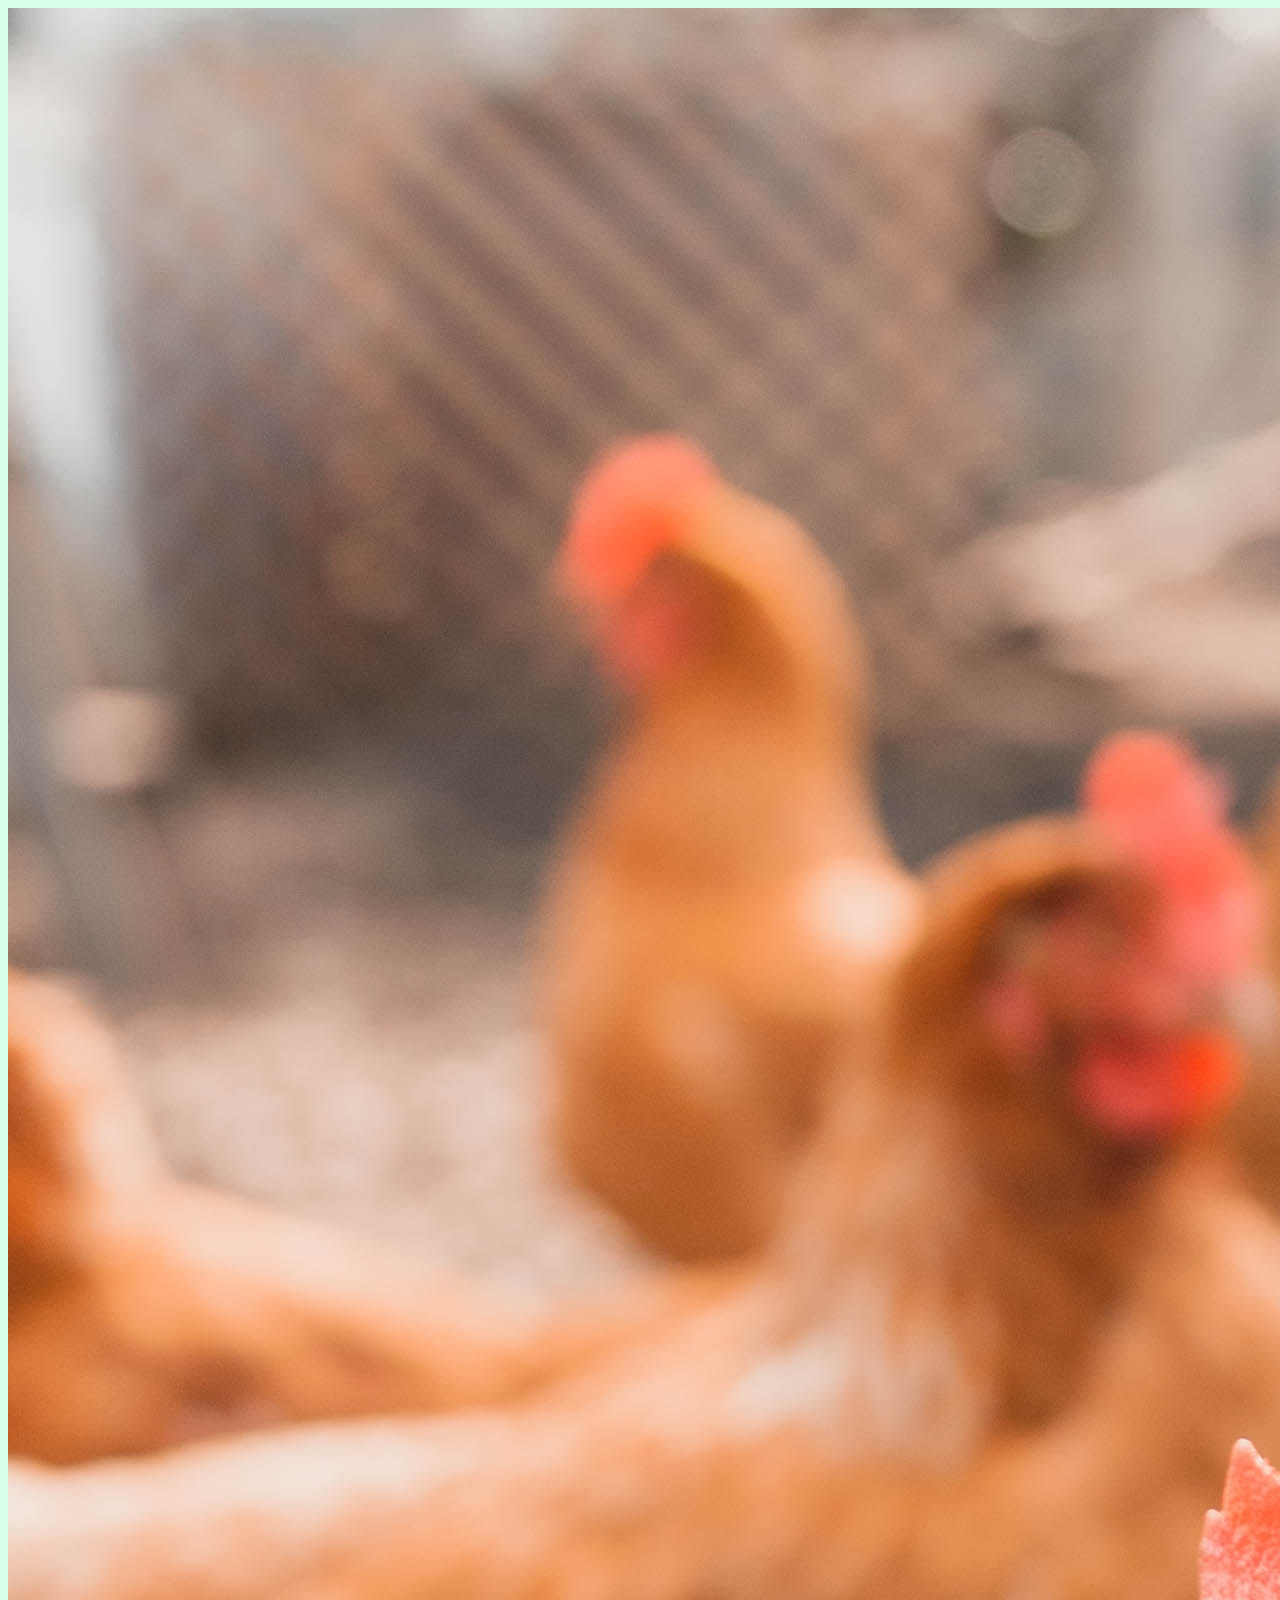
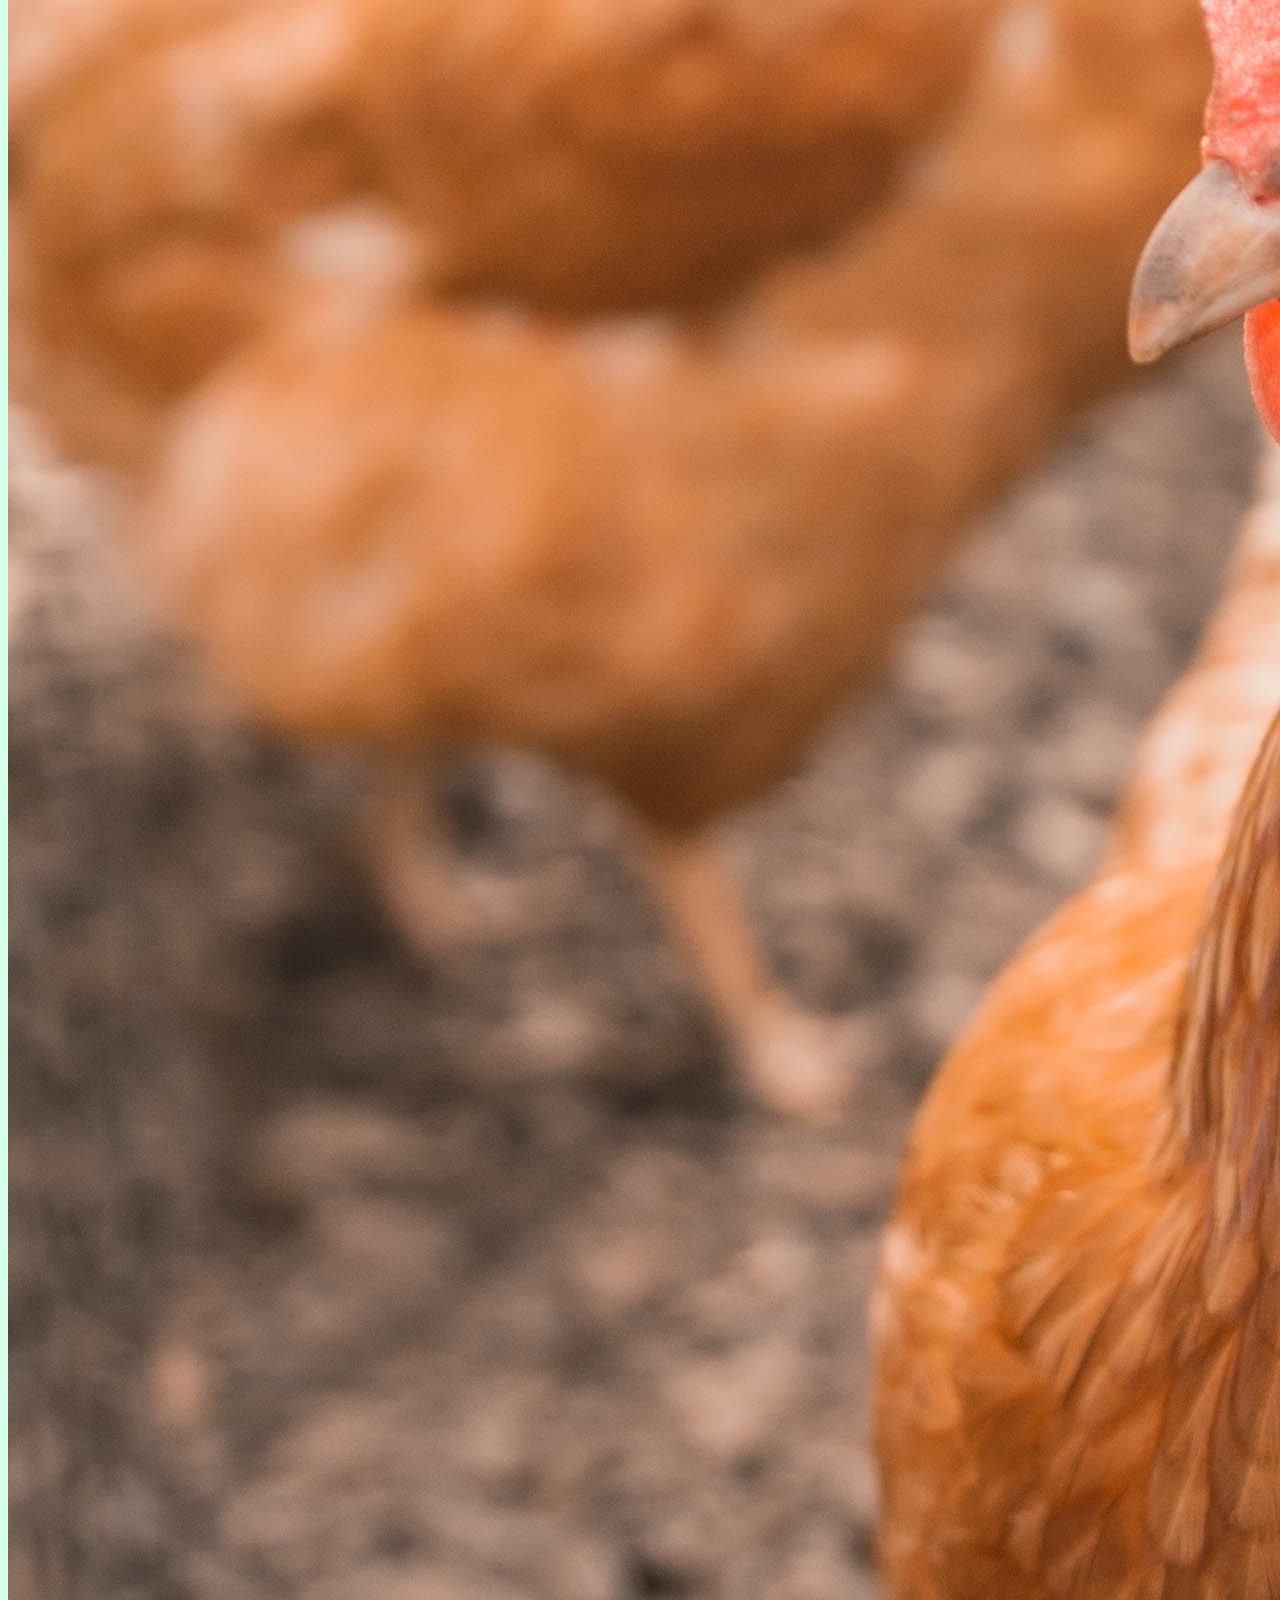
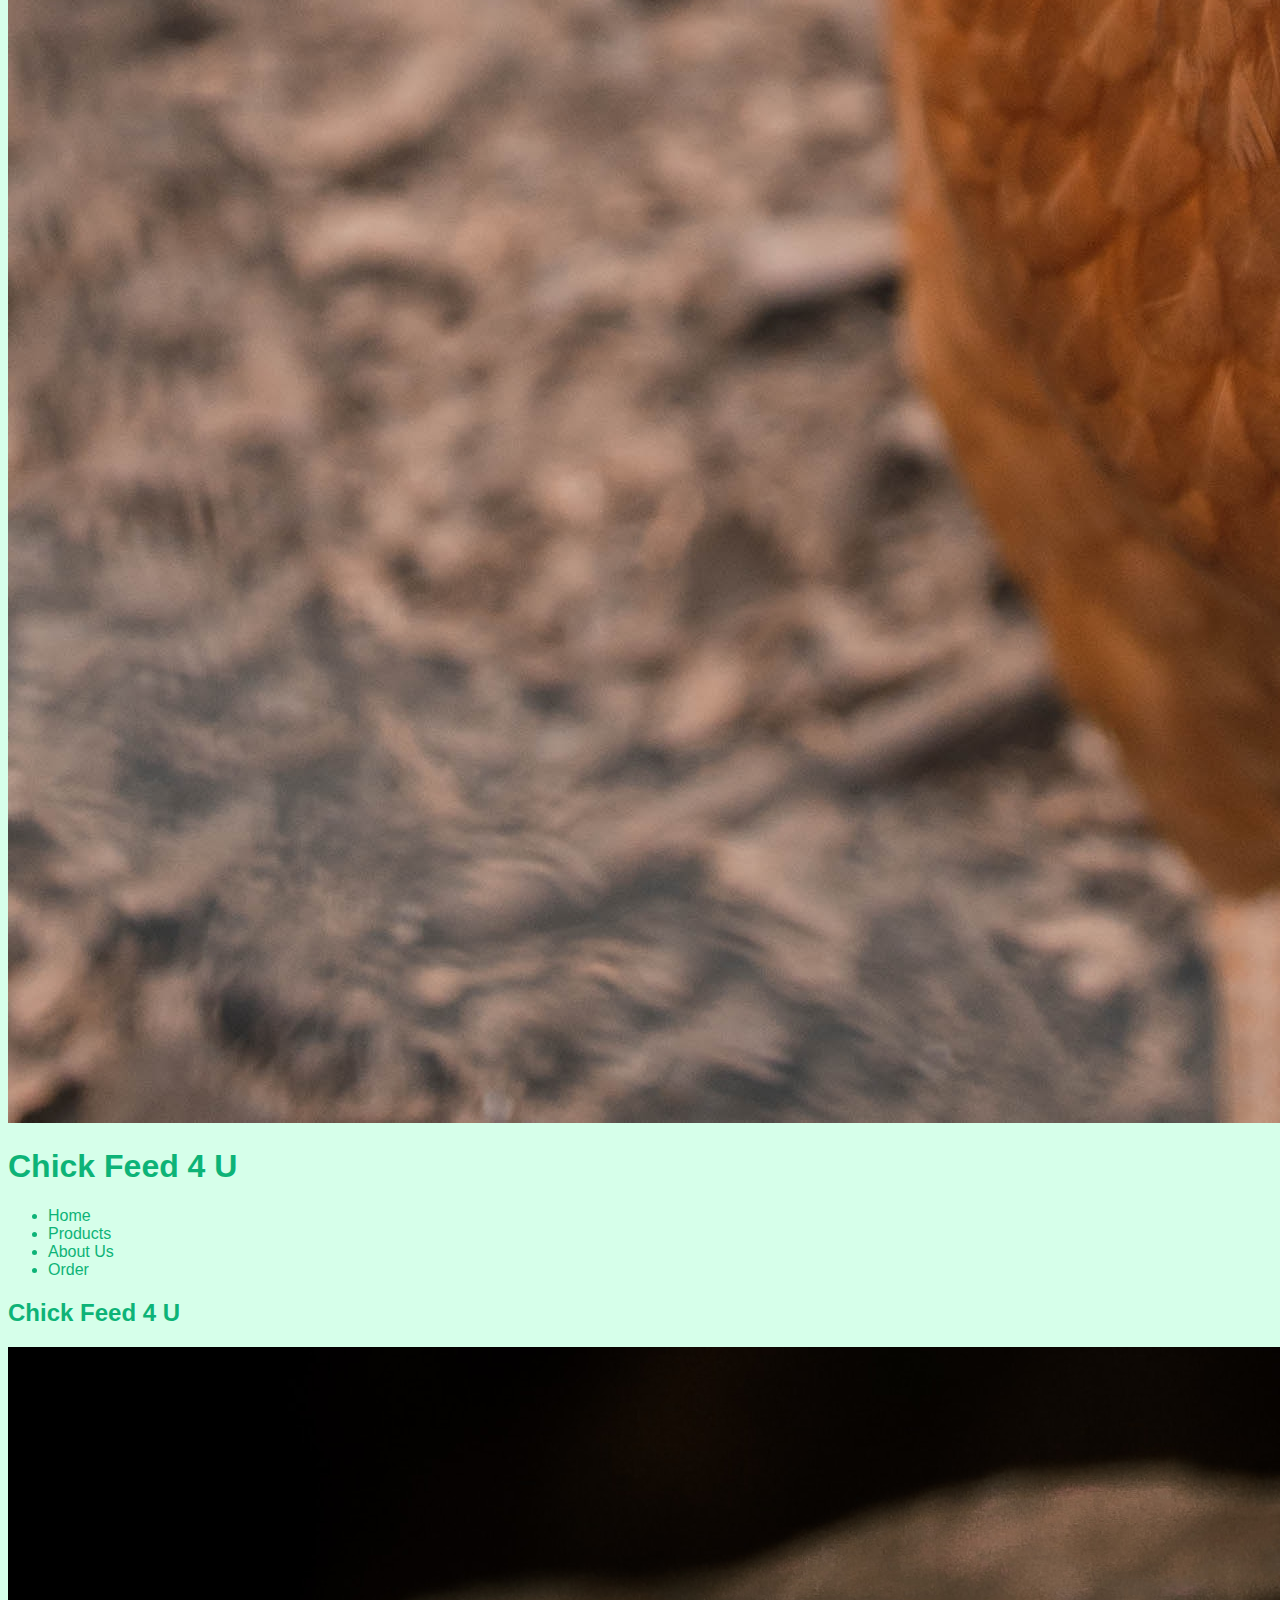
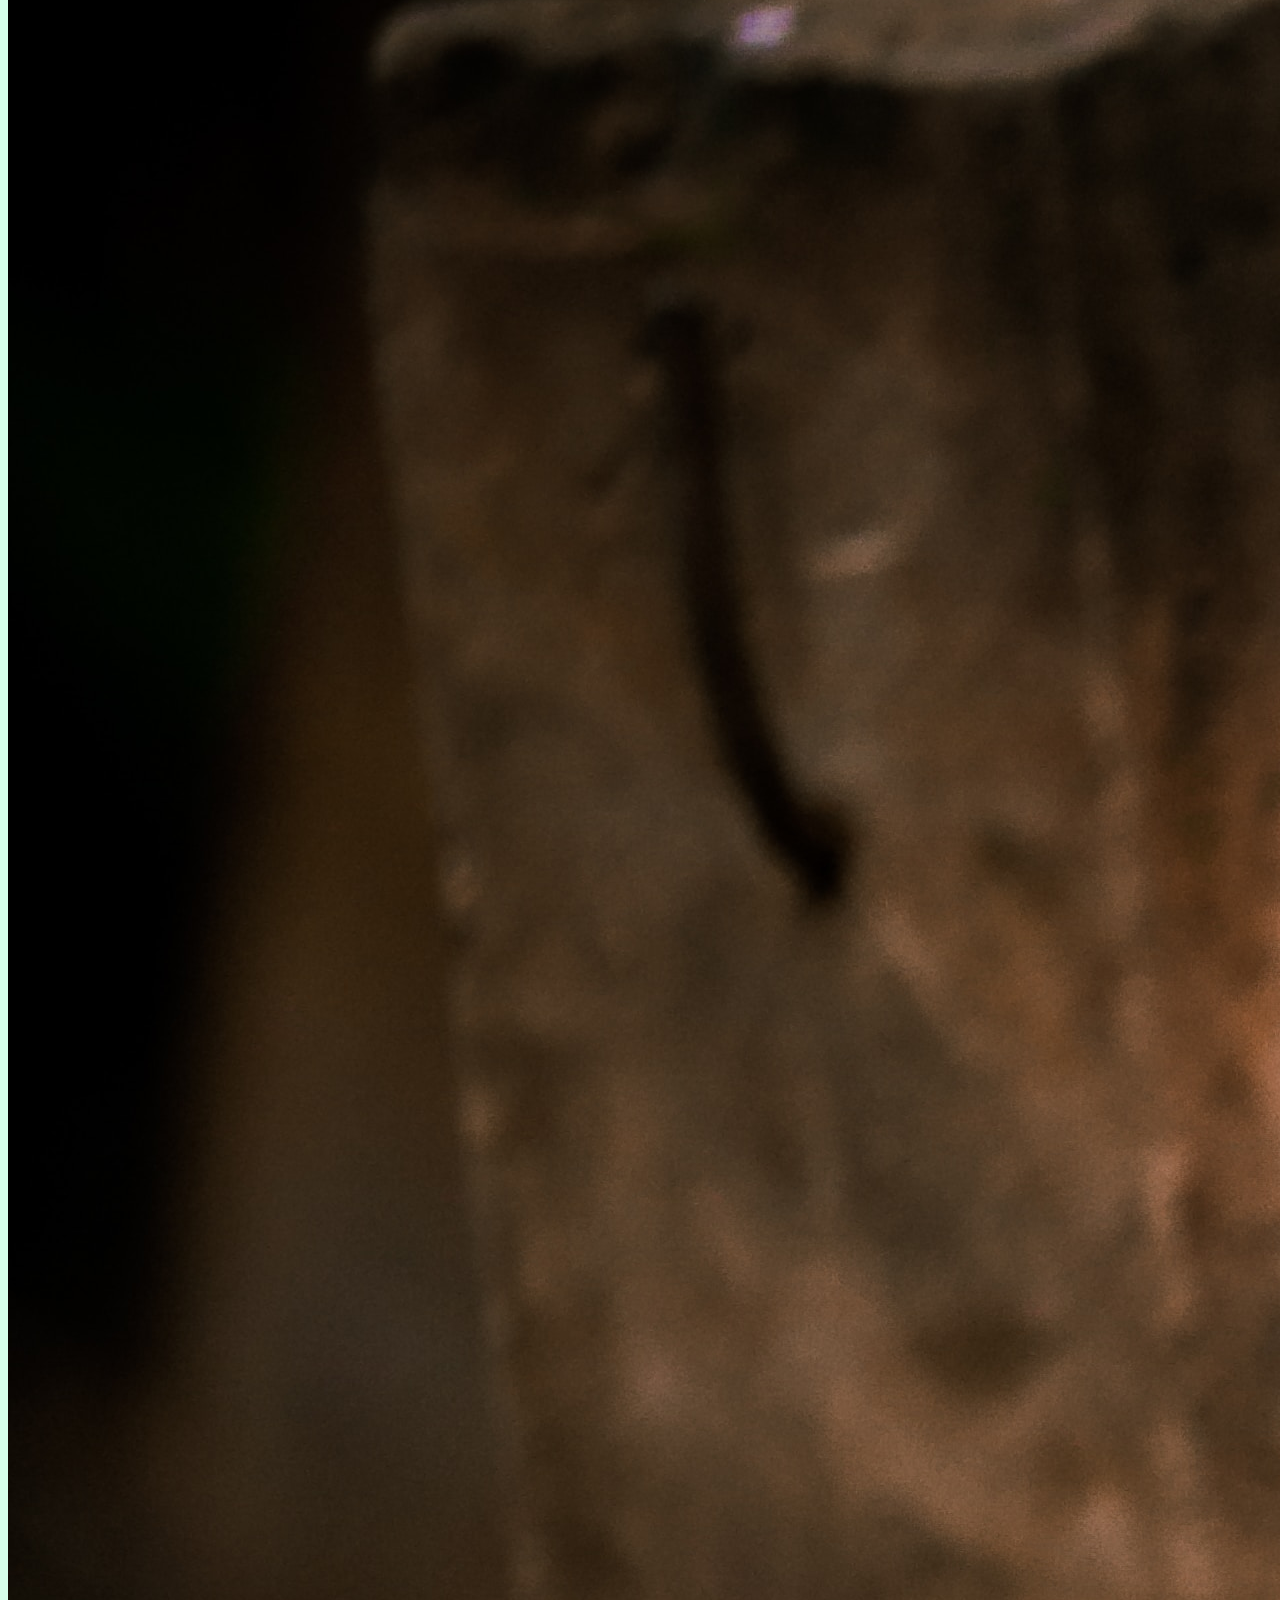
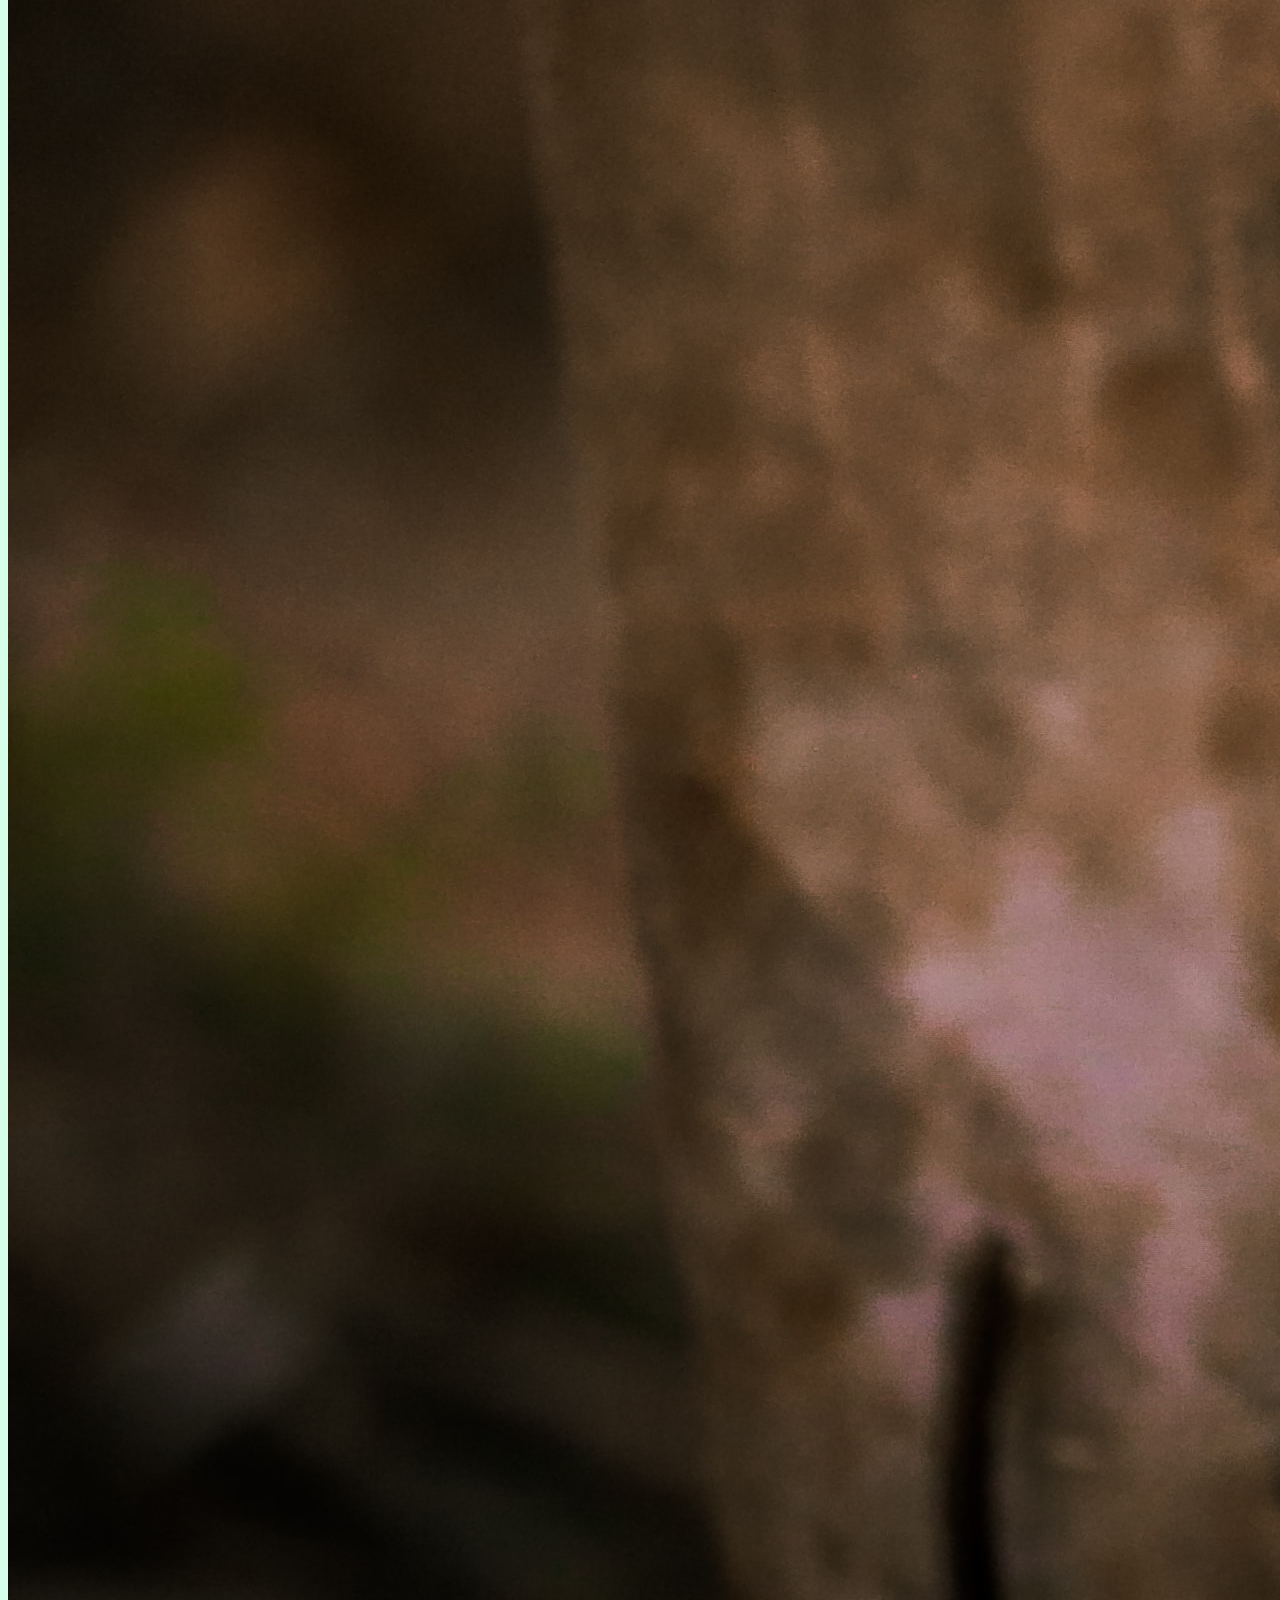
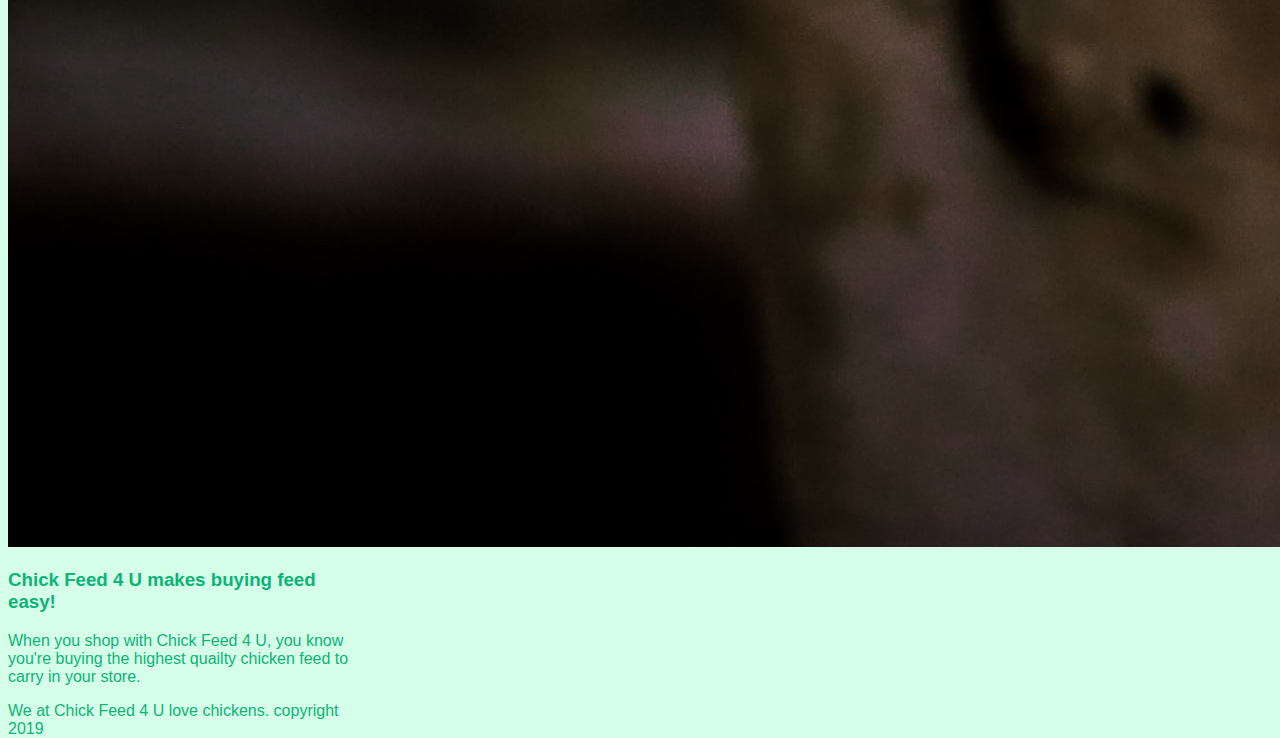
==== index.html @ 0e336c4c "css test" ====
<!DOCTYPE html>
<html>
    <head>
<title>Chick Feed 4 U</title> 
<link href="style.css" type="text/css" rel="stylesheet">
    </head>
    <body>
        <header>
            <img src="william-moreland-auijD19Byq8-unsplash.jpg">
            <h1>
                Chick Feed 4 U
            </h1>
        </header>
        <nav>
            <ul>
                <li>Home</li>
                <li>Products</li>
                <li>About Us</li>
                <li>Order</li>
            </ul>

        </nav>
        <main>
            <h2>
                Chick Feed 4 U
            </h2>
            <article>
                <img src="kazi-faiz-ahmed-jeem-hXXncjTJJ1g-unsplash.jpg">
                <h3>Chick Feed 4 U makes buying feed easy!</h3>
                <p> 
                    When you shop with Chick Feed 4 U, you know you're buying the highest quailty chicken feed to carry in your store.
                </p>
            </article>

        </main>
        <footer>
            <p>
                We at Chick Feed 4 U love chickens. copyright 2019
            </p>
        </footer>
<!-- where we put contect we want the user to see in the browser window -->
    </body>
</html>
---- style.css ----
html {
height: 100%
}

body{
background-color: #D6FFEA;
font-family: Verdana, Geneva, Tahoma, sans-serif;
color: #0DB377; 
width: 100%;
max-width: 350px;
}

Header{

}

nav{
background color: #FFA38F;
}

 main{

 }

 article{

 }

 footer{

 }
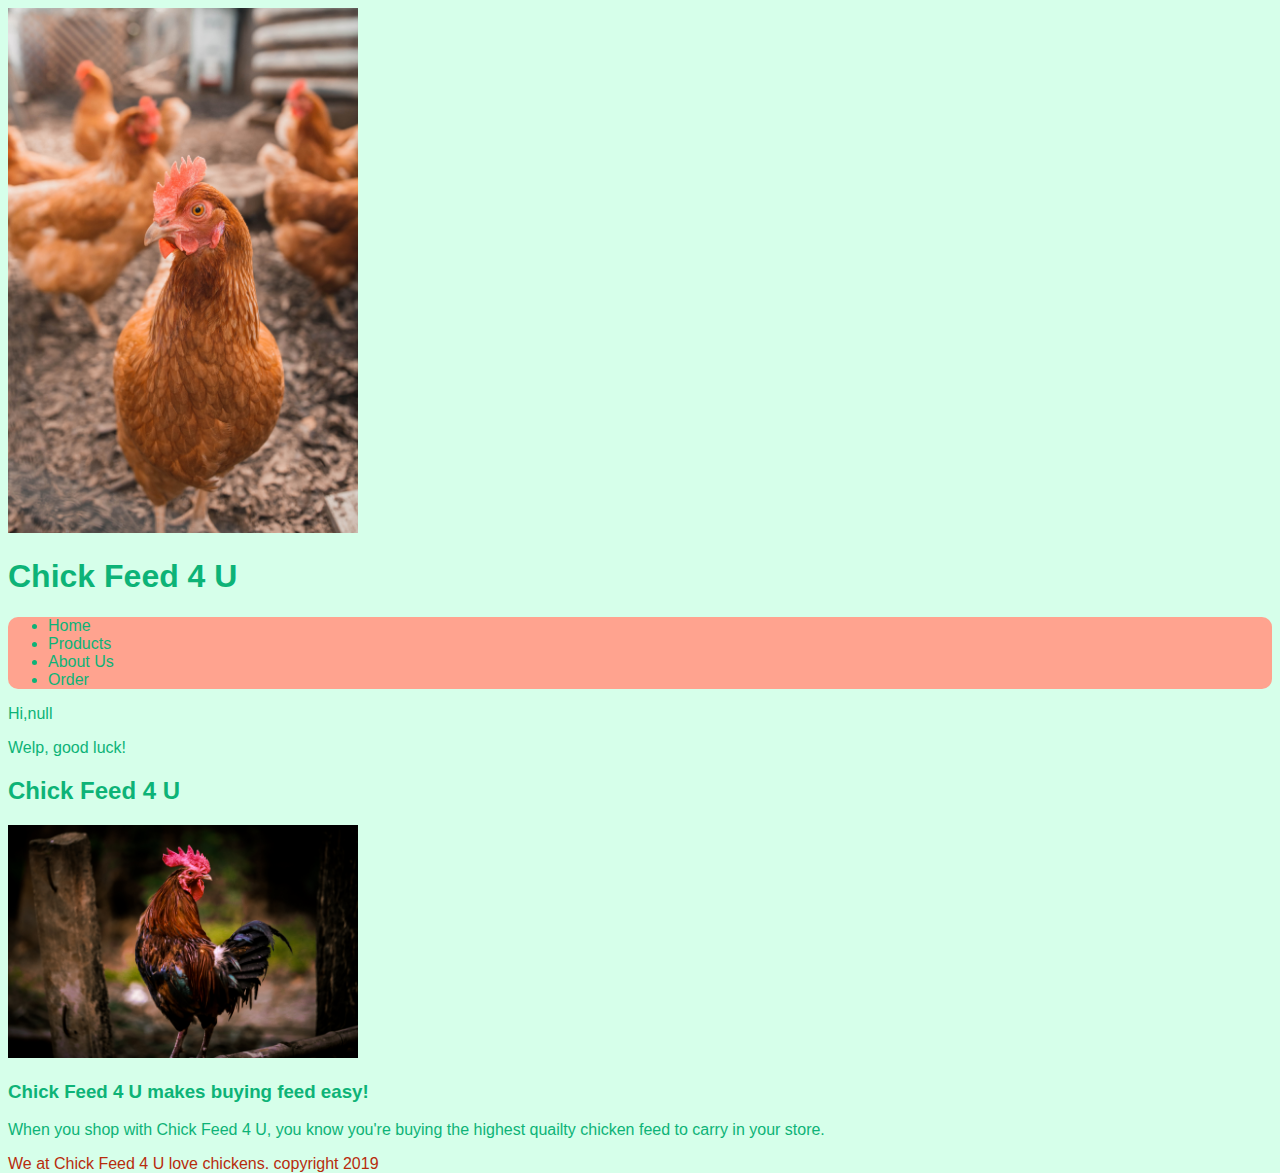
==== commit 1fac8712: "Javascript add" ====
--- a/index.html
+++ b/index.html
@@ -21,6 +21,7 @@
 
         </nav>
         <main>
+            <script src='script.js'></script>
             <h2>
                 Chick Feed 4 U
             </h2>
--- a/style.css
+++ b/style.css
@@ -5,17 +5,20 @@
 body{
 background-color: #D6FFEA;
 font-family: Verdana, Geneva, Tahoma, sans-serif;
-color: #0DB377; 
+color: #0DB377; }
+
+img{
 width: 100%;
 max-width: 350px;
 }
 
-Header{
+header{
 
 }
 
 nav{
-background color: #FFA38F;
+background-color: #FFA38F !important;
+border-radius: 10px
 }
 
  main{
@@ -27,5 +30,5 @@
  }
 
  footer{
-
+color: #B82C0D
  }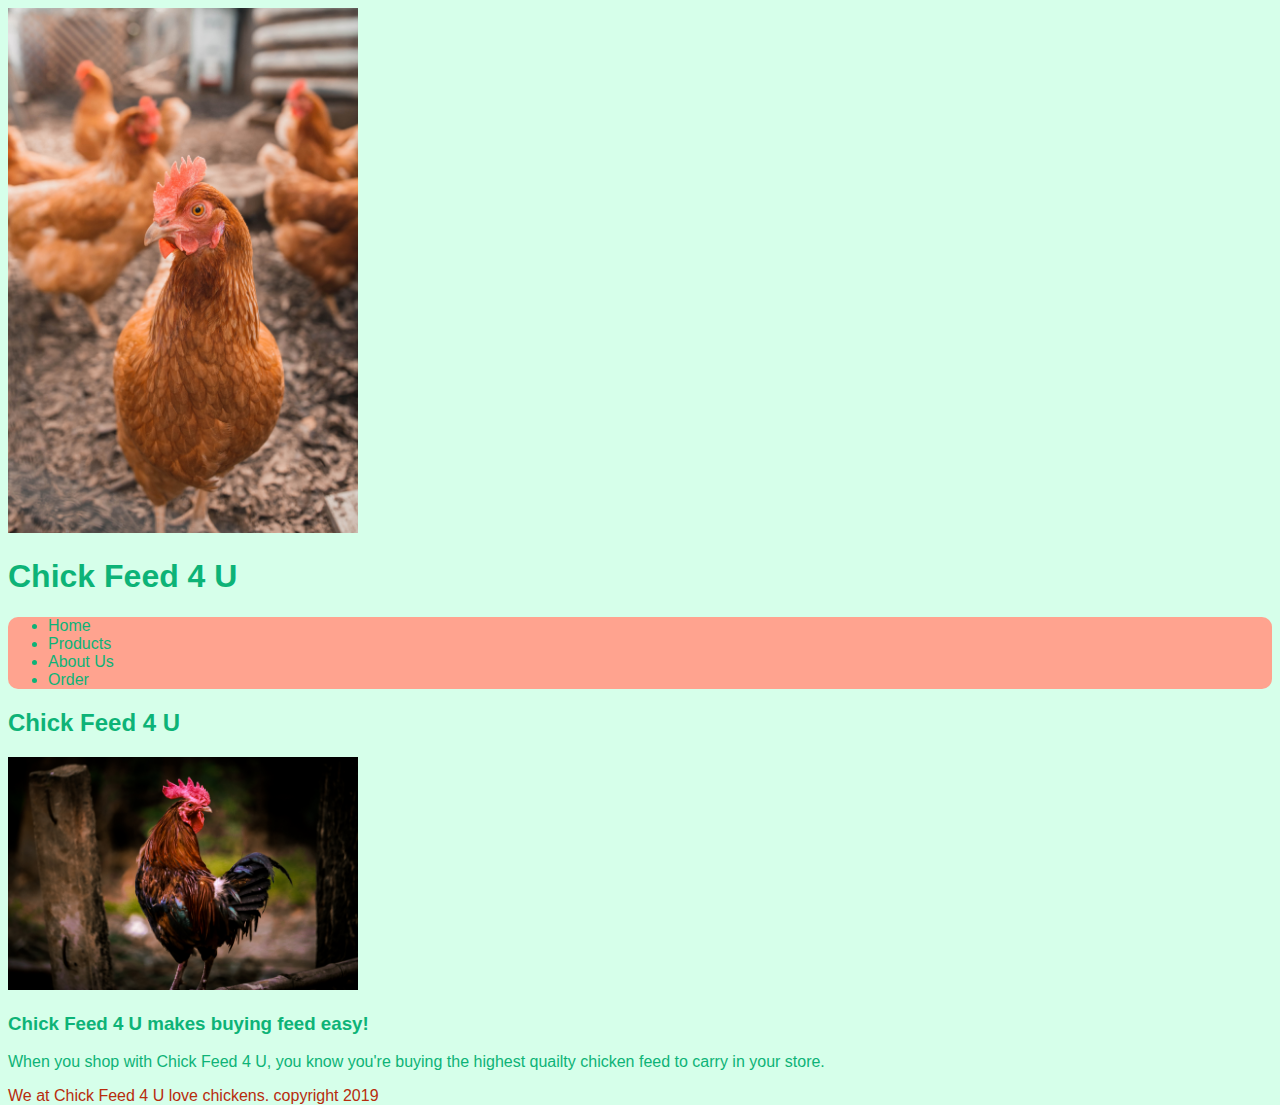
==== commit c83a470c: "beginings of html function" ====
--- a/index.html
+++ b/index.html
@@ -32,7 +32,7 @@
                     When you shop with Chick Feed 4 U, you know you're buying the highest quailty chicken feed to carry in your store.
                 </p>
             </article>
-
+            <script src=AddNewFeed.js></script>
         </main>
         <footer>
             <p>
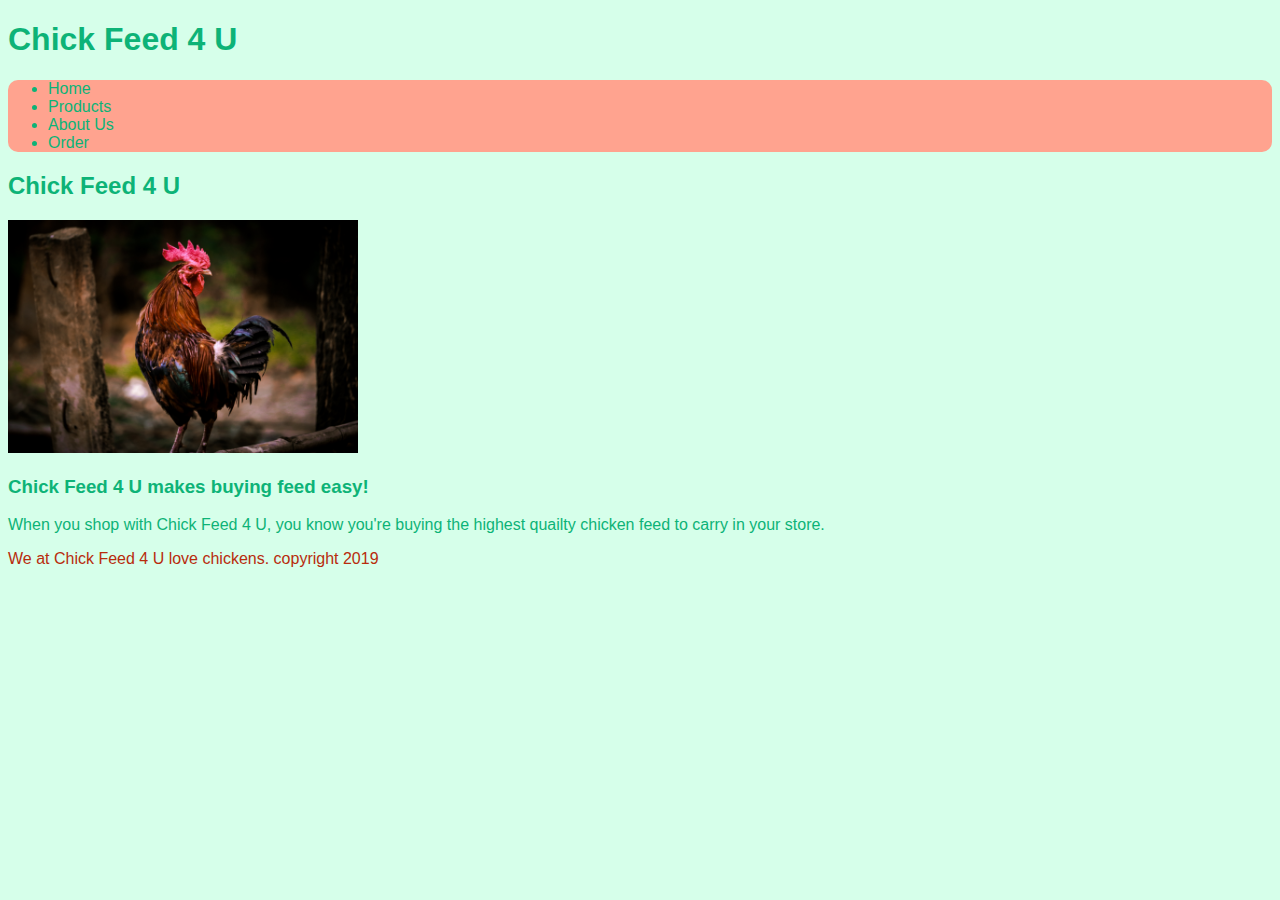
==== commit d46e5c95: "promt attempt" ====
--- a/index.html
+++ b/index.html
@@ -6,7 +6,7 @@
     </head>
     <body>
         <header>
-            <img src="william-moreland-auijD19Byq8-unsplash.jpg">
+            <imgsrc="william-moreland-auijD19Byq8-unsplash.jpg">
             <h1>
                 Chick Feed 4 U
             </h1>
